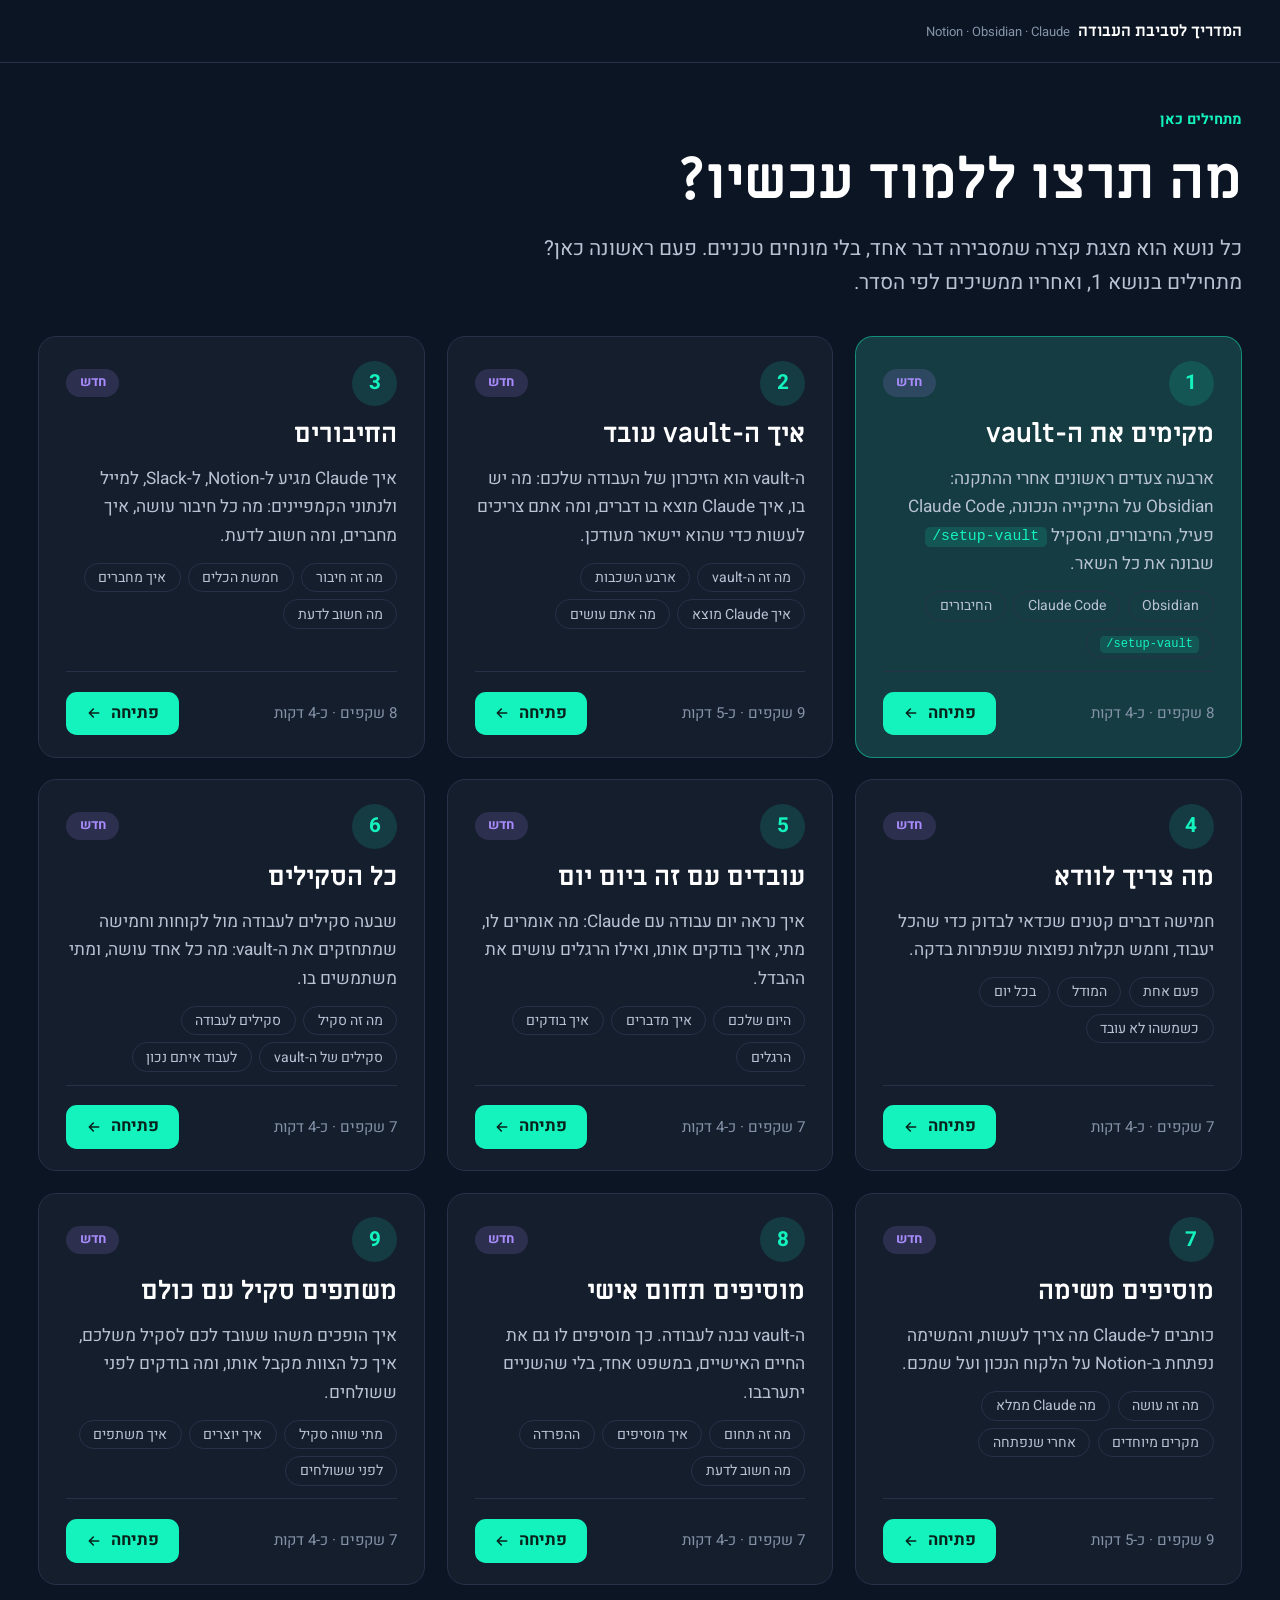
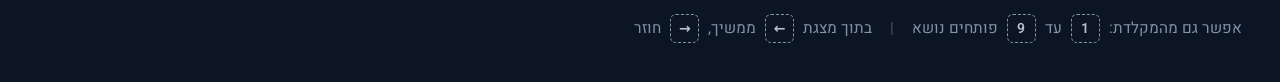
==== starter/.claude/skills/introduction/index.html @ 3569c983 "Add the guide (nine Hebrew decks), the /introduction skill and a ready vault folder The installer no" ====
<!doctype html>
<html lang="he" dir="rtl" class="menu">
<head>
<meta charset="utf-8">
<meta name="viewport" content="width=device-width, initial-scale=1">
<meta name="robots" content="noindex, nofollow">
<title>המדריך לסביבת העבודה</title>
<link rel="preconnect" href="https://fonts.googleapis.com">
<link rel="preconnect" href="https://fonts.gstatic.com" crossorigin>
<link href="https://fonts.googleapis.com/css2?family=Heebo:wght@400;500;700&family=Miriam+Libre:wght@700&display=swap" rel="stylesheet">
<link rel="stylesheet" href="ppg-design-system.css">
<link rel="stylesheet" href="intro.css">
</head>
<body>

<header class="topbar menu-top">
  <div class="title">המדריך לסביבת העבודה<small><bdi dir="ltr">Claude</bdi> · <bdi dir="ltr">Obsidian</bdi> · <bdi dir="ltr">Notion</bdi></small></div>
</header>

<main class="menu-main">
  <div class="kicker">מתחילים כאן</div>
  <h1>מה תרצו ללמוד עכשיו?</h1>
  <p class="lead">כל נושא הוא מצגת קצרה שמסבירה דבר אחד, בלי מונחים טכניים. פעם ראשונה כאן? מתחילים בנושא <bdi dir="ltr">1</bdi>, ואחריו ממשיכים לפי הסדר.</p>

  <div class="tiles">

    <a class="tile first" href="setup.html" data-slides="8">
      <span class="tile-head"><span class="num"><bdi dir="ltr">1</bdi></span><span class="state">חדש</span></span>
      <span class="t">מקימים את ה-<bdi dir="ltr">vault</bdi></span>
      <span class="d">ארבעה צעדים ראשונים אחרי ההתקנה: <bdi dir="ltr">Obsidian</bdi> על התיקייה הנכונה, <bdi dir="ltr">Claude Code</bdi> פעיל, החיבורים, והסקיל <bdi dir="ltr" class="cmd">/setup-vault</bdi> שבונה את כל השאר.</span>
      <span class="inside"><span><bdi dir="ltr">Obsidian</bdi></span><span><bdi dir="ltr">Claude Code</bdi></span><span>החיבורים</span><span><bdi dir="ltr" class="cmd">/setup-vault</bdi></span></span>
      <span class="tile-foot">
        <span class="meta"><bdi dir="ltr">8</bdi> שקפים · כ-<bdi dir="ltr">4</bdi> דקות</span>
        <span class="go">פתיחה<svg viewBox="0 0 24 24" aria-hidden="true"><path d="M19 12H5M11 6l-6 6 6 6" fill="none" stroke="currentColor" stroke-width="2.4" stroke-linecap="round" stroke-linejoin="round"/></svg></span>
      </span>
    </a>

    <a class="tile" href="vault.html" data-slides="9">
      <span class="tile-head"><span class="num"><bdi dir="ltr">2</bdi></span><span class="state">חדש</span></span>
      <span class="t">איך ה-<bdi dir="ltr">vault</bdi> עובד</span>
      <span class="d">ה-<bdi dir="ltr">vault</bdi> הוא הזיכרון של העבודה שלכם: מה יש בו, איך <bdi dir="ltr">Claude</bdi> מוצא בו דברים, ומה אתם צריכים לעשות כדי שהוא יישאר מעודכן.</span>
      <span class="inside"><span>מה זה ה-<bdi dir="ltr">vault</bdi></span><span>ארבע השכבות</span><span>איך <bdi dir="ltr">Claude</bdi> מוצא</span><span>מה אתם עושים</span></span>
      <span class="tile-foot">
        <span class="meta"><bdi dir="ltr">9</bdi> שקפים · כ-<bdi dir="ltr">5</bdi> דקות</span>
        <span class="go">פתיחה<svg viewBox="0 0 24 24" aria-hidden="true"><path d="M19 12H5M11 6l-6 6 6 6" fill="none" stroke="currentColor" stroke-width="2.4" stroke-linecap="round" stroke-linejoin="round"/></svg></span>
      </span>
    </a>

    <a class="tile" href="connections.html" data-slides="8">
      <span class="tile-head"><span class="num"><bdi dir="ltr">3</bdi></span><span class="state">חדש</span></span>
      <span class="t">החיבורים</span>
      <span class="d">איך <bdi dir="ltr">Claude</bdi> מגיע ל-<bdi dir="ltr">Notion</bdi>, ל-<bdi dir="ltr">Slack</bdi>, למייל ולנתוני הקמפיינים: מה כל חיבור עושה, איך מחברים, ומה חשוב לדעת.</span>
      <span class="inside"><span>מה זה חיבור</span><span>חמשת הכלים</span><span>איך מחברים</span><span>מה חשוב לדעת</span></span>
      <span class="tile-foot">
        <span class="meta"><bdi dir="ltr">8</bdi> שקפים · כ-<bdi dir="ltr">4</bdi> דקות</span>
        <span class="go">פתיחה<svg viewBox="0 0 24 24" aria-hidden="true"><path d="M19 12H5M11 6l-6 6 6 6" fill="none" stroke="currentColor" stroke-width="2.4" stroke-linecap="round" stroke-linejoin="round"/></svg></span>
      </span>
    </a>

    <a class="tile" href="checklist.html" data-slides="7">
      <span class="tile-head"><span class="num"><bdi dir="ltr">4</bdi></span><span class="state">חדש</span></span>
      <span class="t">מה צריך לוודא</span>
      <span class="d">חמישה דברים קטנים שכדאי לבדוק כדי שהכל יעבוד, וחמש תקלות נפוצות שנפתרות בדקה.</span>
      <span class="inside"><span>פעם אחת</span><span>המודל</span><span>בכל יום</span><span>כשמשהו לא עובד</span></span>
      <span class="tile-foot">
        <span class="meta"><bdi dir="ltr">7</bdi> שקפים · כ-<bdi dir="ltr">4</bdi> דקות</span>
        <span class="go">פתיחה<svg viewBox="0 0 24 24" aria-hidden="true"><path d="M19 12H5M11 6l-6 6 6 6" fill="none" stroke="currentColor" stroke-width="2.4" stroke-linecap="round" stroke-linejoin="round"/></svg></span>
      </span>
    </a>

    <a class="tile" href="daily.html" data-slides="7">
      <span class="tile-head"><span class="num"><bdi dir="ltr">5</bdi></span><span class="state">חדש</span></span>
      <span class="t">עובדים עם זה ביום יום</span>
      <span class="d">איך נראה יום עבודה עם <bdi dir="ltr">Claude</bdi>: מה אומרים לו, מתי, איך בודקים אותו, ואילו הרגלים עושים את ההבדל.</span>
      <span class="inside"><span>היום שלכם</span><span>איך מדברים</span><span>איך בודקים</span><span>הרגלים</span></span>
      <span class="tile-foot">
        <span class="meta"><bdi dir="ltr">7</bdi> שקפים · כ-<bdi dir="ltr">4</bdi> דקות</span>
        <span class="go">פתיחה<svg viewBox="0 0 24 24" aria-hidden="true"><path d="M19 12H5M11 6l-6 6 6 6" fill="none" stroke="currentColor" stroke-width="2.4" stroke-linecap="round" stroke-linejoin="round"/></svg></span>
      </span>
    </a>

    <a class="tile" href="skills.html" data-slides="7">
      <span class="tile-head"><span class="num"><bdi dir="ltr">6</bdi></span><span class="state">חדש</span></span>
      <span class="t">כל הסקילים</span>
      <span class="d">שבעה סקילים לעבודה מול לקוחות וחמישה שמתחזקים את ה-<bdi dir="ltr">vault</bdi>: מה כל אחד עושה, ומתי משתמשים בו.</span>
      <span class="inside"><span>מה זה סקיל</span><span>סקילים לעבודה</span><span>סקילים של ה-<bdi dir="ltr">vault</bdi></span><span>לעבוד איתם נכון</span></span>
      <span class="tile-foot">
        <span class="meta"><bdi dir="ltr">7</bdi> שקפים · כ-<bdi dir="ltr">4</bdi> דקות</span>
        <span class="go">פתיחה<svg viewBox="0 0 24 24" aria-hidden="true"><path d="M19 12H5M11 6l-6 6 6 6" fill="none" stroke="currentColor" stroke-width="2.4" stroke-linecap="round" stroke-linejoin="round"/></svg></span>
      </span>
    </a>

    <a class="tile" href="add-task.html" data-slides="9">
      <span class="tile-head"><span class="num"><bdi dir="ltr">7</bdi></span><span class="state">חדש</span></span>
      <span class="t">מוסיפים משימה</span>
      <span class="d">כותבים ל-<bdi dir="ltr">Claude</bdi> מה צריך לעשות, והמשימה נפתחת ב-<bdi dir="ltr">Notion</bdi> על הלקוח הנכון ועל שמכם.</span>
      <span class="inside"><span>מה זה עושה</span><span>מה <bdi dir="ltr">Claude</bdi> ממלא</span><span>מקרים מיוחדים</span><span>אחרי שנפתחה</span></span>
      <span class="tile-foot">
        <span class="meta"><bdi dir="ltr">9</bdi> שקפים · כ-<bdi dir="ltr">5</bdi> דקות</span>
        <span class="go">פתיחה<svg viewBox="0 0 24 24" aria-hidden="true"><path d="M19 12H5M11 6l-6 6 6 6" fill="none" stroke="currentColor" stroke-width="2.4" stroke-linecap="round" stroke-linejoin="round"/></svg></span>
      </span>
    </a>

    <a class="tile" href="personal.html" data-slides="7">
      <span class="tile-head"><span class="num"><bdi dir="ltr">8</bdi></span><span class="state">חדש</span></span>
      <span class="t">מוסיפים תחום אישי</span>
      <span class="d">ה-<bdi dir="ltr">vault</bdi> נבנה לעבודה. כך מוסיפים לו גם את החיים האישיים, במשפט אחד, בלי שהשניים יתערבבו.</span>
      <span class="inside"><span>מה זה תחום</span><span>איך מוסיפים</span><span>ההפרדה</span><span>מה חשוב לדעת</span></span>
      <span class="tile-foot">
        <span class="meta"><bdi dir="ltr">7</bdi> שקפים · כ-<bdi dir="ltr">4</bdi> דקות</span>
        <span class="go">פתיחה<svg viewBox="0 0 24 24" aria-hidden="true"><path d="M19 12H5M11 6l-6 6 6 6" fill="none" stroke="currentColor" stroke-width="2.4" stroke-linecap="round" stroke-linejoin="round"/></svg></span>
      </span>
    </a>

    <a class="tile" href="share-skill.html" data-slides="7">
      <span class="tile-head"><span class="num"><bdi dir="ltr">9</bdi></span><span class="state">חדש</span></span>
      <span class="t">משתפים סקיל עם כולם</span>
      <span class="d">איך הופכים משהו שעובד לכם לסקיל משלכם, איך כל הצוות מקבל אותו, ומה בודקים לפני ששולחים.</span>
      <span class="inside"><span>מתי שווה סקיל</span><span>איך יוצרים</span><span>איך משתפים</span><span>לפני ששולחים</span></span>
      <span class="tile-foot">
        <span class="meta"><bdi dir="ltr">7</bdi> שקפים · כ-<bdi dir="ltr">4</bdi> דקות</span>
        <span class="go">פתיחה<svg viewBox="0 0 24 24" aria-hidden="true"><path d="M19 12H5M11 6l-6 6 6 6" fill="none" stroke="currentColor" stroke-width="2.4" stroke-linecap="round" stroke-linejoin="round"/></svg></span>
      </span>
    </a>

  </div>

  <p class="menu-hint">
    <span>אפשר גם מהמקלדת:</span>
    <kbd>1</kbd><span>עד</span><kbd>9</kbd><span>פותחים נושא</span>
    <span class="sep">|</span>
    <span>בתוך מצגת</span><kbd>←</kbd><span>ממשיך,</span><kbd>→</kbd><span>חוזר</span>
  </p>
</main>

<script>
/* The menu shows how far the reader got in each deck. The deck engine keeps that
   number in localStorage under the deck's own path, so the menu only reads it. */
(function () {
  const tiles = [...document.querySelectorAll('.tile')];
  function paint() {
    tiles.forEach(t => {
      const path = new URL(t.getAttribute('href'), location.href).pathname;
      const total = +t.dataset.slides, st = t.querySelector('.state');
      let max = 0;
      try { max = +(localStorage.getItem('deck-max:' + path) || 0); } catch (e) {}
      st.classList.toggle('done', max >= total - 1);
      if (max >= total - 1) st.textContent = 'סיימתם';
      else if (max > 0) st.innerHTML = 'הגעתם לשקף <bdi dir="ltr">' + (max + 1) + '</bdi> מתוך <bdi dir="ltr">' + total + '</bdi>';
      else st.textContent = 'חדש';
    });
  }
  paint();
  addEventListener('pageshow', paint);
  addEventListener('keydown', e => {
    if (e.ctrlKey || e.metaKey || e.altKey) return;
    const t = tiles[+e.key - 1];
    if (t) location.href = t.href;
  });
})();
</script>
</body>
</html>
---- starter/.claude/skills/introduction/ppg-design-system.css ----
/* Lesson decks: shared styles.
   The header, footer and background follow the window like any page. Only the
   slide content lives on a fixed canvas (1600x760 landscape, 440x840 portrait)
   that lib/deck.js scales as a whole to the stage between the bars, so every
   element keeps its proportions; a stage of another shape gets empty bands. */
:root {
  --bg: #0C1524;
  --surface: #151E2D;
  --surface-2: #1E293B;
  --line: #253248;
  --ink: #ffffff;
  --ink-2: #b8c2d3;
  --ink-3: #8593a8;
  --mint: #14F2BD;
  --mint-dim: rgba(20, 242, 189, .14);
  --violet: #a78bfa;
  --violet-dim: rgba(167, 139, 250, .16);
  --red: #d97070;
  --red-dim: rgba(217, 112, 112, .16);
  --amber: #f2c94c;
  --font-head: "Miriam Libre", "Heebo", system-ui, sans-serif;
  --font-body: "Heebo", system-ui, sans-serif;
  --radius: .8rem;
  --ease: cubic-bezier(.2, .7, .2, 1);
  --dur: 650ms;
  --canvas-w: 1600px;
  --canvas-h: 760px;
  --gap: 4rem;
  --pad-x: 4.5rem;
  --frame-x: clamp(16px, 3vw, 56px); /* the bars' side margin follows the window */
  --bar-h: clamp(52px, 7vh, 64px); /* header and footer share one height */
  font-size: 18px;
}
@media (prefers-reduced-motion: reduce) { :root { --dur: 0ms; } }

* { box-sizing: border-box; margin: 0; padding: 0; }
html, body { height: 100%; background: var(--bg); color: var(--ink); overflow: hidden; }
body { font-family: var(--font-body); font-size: 1rem; line-height: 1.65; -webkit-font-smoothing: antialiased; }
bdi, .n { unicode-bidi: isolate; direction: ltr; font-variant-numeric: tabular-nums; }
bdi { white-space: nowrap; } /* a Latin name or a number never splits across lines (1-5, 3-1, 2-4) */
.vchart-labels bdi { white-space: normal; }
[hidden] { display: none !important; } /* a component's display rule never overrides hidden (9-5, 27/09) */
button { font: inherit; color: inherit; }
:focus-visible { outline: 3px solid var(--mint); outline-offset: 3px; border-radius: 6px; }

/* ── frame ─────────────────────────────────────────── */
.deck { display: grid; grid-template-rows: auto 1fr auto; grid-template-columns: minmax(0, 1fr); height: 100dvh; }
.canvas { position: absolute; left: 50%; top: 50%; width: var(--canvas-w); height: var(--canvas-h);
  transform: translate(-50%, -50%) scale(var(--scale, 1)); transform-origin: center; }
.topbar { display: flex; align-items: center; gap: 16px; height: var(--bar-h); padding: 0 var(--frame-x); border-bottom: 1px solid var(--line); background: var(--bg); }
.topbar .title { font-family: var(--font-head); font-weight: 700; font-size: 16px; white-space: nowrap; min-width: 0; overflow: hidden; text-overflow: ellipsis; }
/* the part buttons keep one row; a long lesson title gives way instead (9-5, 1-6 on a sideways phone, 27/09) */
.topbar .title small { font-family: var(--font-body); font-weight: 400; color: var(--ink-3); font-size: 13px; margin-inline-start: 8px; }
.parts { display: flex; gap: .4rem; margin-inline-start: auto; flex-wrap: nowrap; flex-shrink: 0; justify-content: flex-end; }
.parts button { white-space: nowrap; }
.parts button { background: transparent; border: 1px solid var(--line); border-radius: 999px; padding: 4px 12px; font-size: 13px; color: var(--ink-2); cursor: pointer; }
.parts button[aria-current="true"] { border-color: var(--mint); color: var(--mint); background: var(--mint-dim); }
.progress { height: 3px; background: var(--line); position: relative; }
.progress i { position: absolute; inset-block: 0; inset-inline-start: 0; background: var(--mint); transition: width var(--dur) var(--ease); }

.stage { position: relative; overflow: hidden; }
.slide { position: absolute; inset: 0; overflow: hidden; padding: 2.6rem var(--pad-x); display: none; flex-direction: column; }
.slide.active { display: flex; animation: slideIn var(--dur) var(--ease); }
@keyframes slideIn { from { opacity: 0; transform: translateX(-24px); } to { opacity: 1; transform: none; } }
.slide.active.back { animation-name: slideBack; }
@keyframes slideBack { from { opacity: 0; transform: translateX(24px); } to { opacity: 1; transform: none; } }
/* centred in the free height. A slide never scrolls; the check fails one that overflows the canvas */
.slide-inner { width: 100%; max-width: 1800px; margin: auto; }

.navbar { display: grid; grid-template-columns: 1fr auto 1fr; align-items: center; gap: 12px; height: var(--bar-h); padding: 0 var(--frame-x); border-top: 1px solid var(--line); }
.navbar #prev { justify-self: start; }
.navbar #next { justify-self: end; }
.navbar .count { color: var(--ink-3); font-size: 13px; text-align: center; }
.btn { border: 1px solid var(--line); background: var(--surface); border-radius: .6rem; padding: .5rem 1.2rem; cursor: pointer; font-weight: 500; font-size: .9rem; }
.btn:hover { border-color: var(--ink-3); }
.btn.primary { background: var(--mint); color: #06221b; border-color: var(--mint); font-weight: 700; }
.btn.primary:hover { filter: brightness(1.08); }
.btn[disabled] { opacity: .35; cursor: default; }
.btn.ghost { background: transparent; }
/* nav buttons: the arrow key that does the same thing, drawn as a dashed key cap on the outer edge */
.navbar .btn { font-size: 15px; border-radius: 10px; }
.navbtn { display: inline-flex; align-items: center; justify-content: center; gap: 10px; min-width: 170px; height: 42px; padding: 0 14px; }
.navbtn .key { display: inline-grid; place-items: center; width: 26px; height: 26px; border: 1.5px dashed currentColor; border-radius: 6px; flex: none; }
.navbtn .key svg { width: 16px; height: 16px; }
@media (hover: none), (pointer: coarse) { .navbtn .key { display: none; } .navbtn { min-width: 0; } }

/* ── typography ─────────────────────────────────────── */
.kicker { color: var(--mint); font-weight: 700; font-size: .8rem; margin-bottom: .6rem; }
span.q { font-family: var(--font-body); } /* the heading font draws " curly (7-2) */
h1, h2 { font-family: var(--font-head); font-weight: 700; line-height: 1.3; }
h1 { font-size: 3rem; }
h2 { font-size: 1.9rem; margin-bottom: 1.1rem; }
h3 { font-size: 1.1rem; font-weight: 700; margin-bottom: .35rem; }
p.lead { font-size: 1.15rem; color: var(--ink-2); } /* no fixed measure: a lead takes the width it is given (rule 10f; 1-8, 2-1, 3-4, 3-5) */
.muted { color: var(--ink-3); }
.hl { color: var(--mint); font-weight: 700; }
.hl-v { color: var(--violet); font-weight: 700; }
.hl-r { color: var(--red); font-weight: 700; }
.hl-a { color: var(--amber); font-weight: 700; } /* a third highlight (3-1) */

/* ── layout helpers ─────────────────────────────────── */
.cols { display: grid; grid-template-columns: minmax(0, 5fr) minmax(0, 6fr); gap: var(--gap); align-items: start; margin-top: 2.2rem; }
.cols.even { grid-template-columns: 1fr 1fr; }
/* a label beside each bar, not above it */
.barrows { display: grid; grid-template-columns: max-content 1fr; gap: .8rem 1.2rem; align-items: center; }
.barrows .bar-label { margin: 0; }
/* a table whose rows are the control: pick a row, the rest of the slide follows it */
table.pick tbody tr { cursor: pointer; }
table.pick tbody tr:hover td { background: rgba(255,255,255,.03); }
table.pick .radio { display: inline-block; width: .9rem; height: .9rem; border-radius: 50%; border: 2px solid var(--ink-3); margin-inline-end: .7rem; vertical-align: -1px; transition: border-color .2s, background .2s; }
table.pick tr.sel .radio { border-color: var(--mint); background: radial-gradient(circle, var(--mint) 45%, transparent 50%); }
/* text above, the full-width visual under it (for wide horizontal bars) */
.grid2 { display: grid; grid-template-columns: 1fr 1fr; grid-auto-rows: 1fr; gap: 1.4rem var(--gap); margin-top: 2rem; }
.grid2 > .card { display: flex; flex-direction: column; justify-content: center; }
.grid2 > .card > .stamp, .grid2 > .card > .kicker { align-self: flex-start; } /* a label keeps its own width inside a flex card (1-1) */
.grid2 > .formula-card { align-items: center; text-align: center; }
.card.plain { background: transparent; border-color: transparent; padding-inline: 0; }
/* three cards in a row, equal heights (2-5, 3-5) */
.grid3 { display: grid; grid-template-columns: repeat(3, minmax(0, 1fr)); grid-auto-rows: 1fr; gap: 1.2rem; margin-top: 2rem; }
.grid3 > .card { display: flex; flex-direction: column; justify-content: center; }
.grid3 > .card > .stamp, .grid3 > .card > .kicker { align-self: flex-start; } /* as in .grid2 (5-2) */
html.portrait .grid3 { grid-template-columns: 1fr; grid-auto-rows: auto; gap: .7rem; margin-top: .8rem; }
html.portrait .grid2 { grid-template-columns: 1fr; grid-auto-rows: auto; gap: .8rem; margin-top: .8rem; }
.rows { margin-top: 1.6rem; }
/* the explorer: the table is the control, the big number beside it shows the chosen row's result */
.be-top { display: grid; grid-template-columns: 1fr auto; gap: 2rem; align-items: center; }
.be-top .bignum { text-align: center; min-width: 9rem; }
.rows > .stack + div { margin-top: 2.2rem; }
.stack > * + * { margin-top: 1.25rem; }
.card { background: var(--surface); border: 1px solid var(--line); border-radius: var(--radius); padding: 1.3rem 1.6rem; }
.card.mint { border-color: rgba(20, 242, 189, .45); background: linear-gradient(0deg, var(--mint-dim), var(--mint-dim)), var(--surface); }
.card.red { border-color: rgba(217, 112, 112, .5); }
.rule { border-inline-start: 4px solid var(--mint); padding: .6rem 1rem; background: var(--surface); border-radius: 0 .6rem .6rem 0; font-weight: 500; }
.stamp { display: inline-block; font-size: .72rem; font-weight: 700; border-radius: 999px; padding: .1rem .6rem; background: var(--violet-dim); color: var(--violet); }

/* staged reveal: an element with data-stage="n" shows once the slide reached stage n */
[data-stage] { transition: opacity var(--dur) var(--ease), transform var(--dur) var(--ease); }
[data-stage]:not(.on) { opacity: 0; transform: translateY(8px); pointer-events: none; }
.slide.instant, .slide.instant * { transition: none !important; }
.slide.print-all [data-stage] { opacity: 1; transform: none; }

/* ── tables ─────────────────────────────────────────── */
table.data { width: 100%; border-collapse: collapse; font-size: .95rem; }
table.data th { text-align: start; color: var(--ink-3); font-weight: 500; font-size: .78rem; padding: .45rem .7rem; border-bottom: 1px solid var(--line); }
table.data td { padding: .55rem .7rem; border-bottom: 1px solid var(--line); }
table.data td.num, table.data th.num { text-align: center; }
table.data tr.sel td { background: var(--mint-dim); }
table.data tr.sel td:first-child { box-shadow: inset -3px 0 0 var(--mint); }

/* ── stacked money bar (RTL: first segment on the right) ── */
.mbar { display: flex; height: 3.6rem; border-radius: .6rem; overflow: hidden; background: var(--surface-2); }
.mbar > span { display: block; text-align: center; align-content: center; font-weight: 700; font-size: .85rem; white-space: nowrap; overflow: hidden; transition: flex-basis var(--dur) var(--ease), opacity var(--dur) var(--ease); flex-basis: 0; opacity: 0; }
.mbar > span.on { opacity: 1; }
.seg-rev { background: #2b3b57; }
.seg-cost { background: #3a3350; color: var(--violet); }
.seg-ads { background: #4a2f35; color: #f0a3a3; }
.seg-keep { background: var(--mint); color: #06221b; }
.bar-label { font-size: .78rem; color: var(--ink-3); margin-bottom: .35rem; }
.legend { display: flex; flex-wrap: wrap; gap: .4rem 1rem; margin-top: .6rem; font-size: .83rem; color: var(--ink-2); }
.legend i { display: inline-block; width: .7rem; height: .7rem; border-radius: 3px; margin-inline-end: .35rem; vertical-align: -1px; }

/* ── vertical bar chart ─────────────────────────────── */
.vchart { display: flex; align-items: flex-end; gap: 1rem; height: 17rem; margin-top: 1.6rem; /* room for the value over a full-height bar: a bar is never shrunk below its number (zz-seed F) */ padding: 0 .5rem; border-bottom: 1px solid var(--line); position: relative; }
.vchart .col { flex: 1; display: flex; flex-direction: column; align-items: center; justify-content: flex-end; height: 100%; min-width: 0; }
.vchart .bar { width: 100%; max-width: 7rem; border-radius: .45rem .45rem 0 0; height: 0; transition: height var(--dur) var(--ease), background var(--dur); position: relative; }
.vchart .col > .bar, .vchart .val { flex-shrink: 0; } /* a bar keeps the height its value sets; bars side by side (.pair) still share the width (5-1) */
.vchart .val { font-weight: 700; font-size: .95rem; margin-bottom: .35rem; opacity: 0; transition: opacity var(--dur); white-space: nowrap; }
.vchart .col.on .val { opacity: 1; }
.vchart-labels { display: flex; gap: 1rem; padding: 0 .5rem; }
.vchart-labels > div { flex: 1; min-width: 0; text-align: center; font-size: .78rem; color: var(--ink-2); line-height: 1.35; padding-top: .45rem; }
.refline { position: absolute; inset-inline: 0; border-top: 2px dashed var(--amber); transition: bottom var(--dur) var(--ease), opacity var(--dur); opacity: 0; }
.refline.on { opacity: 1; }
.refline span { position: absolute; inset-inline-start: 0; top: -1.5rem; font-size: .72rem; color: var(--amber); font-weight: 700; background: var(--bg); padding: 0 .35rem; }

/* ── predict / choice ───────────────────────────────── */
.predict { background: var(--surface); border: 1px dashed var(--violet); border-radius: var(--radius); padding: 1.3rem 1.6rem; }
.predict .q { font-weight: 700; font-size: 1.05rem; margin-bottom: .7rem; }
.choices { display: flex; flex-wrap: wrap; gap: .6rem; }
.choices button { min-width: 5rem; border: 1px solid var(--line); background: var(--surface-2); border-radius: .6rem; padding: .5rem 1.1rem; cursor: pointer; font-weight: 700; font-size: 1rem; }
.choices button:hover:not([disabled]) { border-color: var(--violet); }
.choices button.right { border-color: var(--mint); background: var(--mint-dim); color: var(--mint); }
.choices button.wrong { border-color: var(--red); background: var(--red-dim); color: var(--red); }
.choices button[disabled] { cursor: default; }
/* the answer shows only after a choice. Its space is counted when the slide is
   fitted to the screen (class .measuring), so answering never needs a scrollbar */
.feedback { margin-top: .8rem; display: none; }
.feedback > .fb-right, .feedback > .fb-wrong { grid-row: 1; grid-column: 1; }
.predict.done .feedback, .slide.measuring .feedback { display: grid; }
.slide.measuring .predict:not(.done) .feedback { visibility: hidden; }
.slide.measuring .feedback > [hidden] { display: block !important; visibility: hidden; } /* beats the global [hidden] rule: the answer's space is counted while fitting */
.predict.done .feedback { animation: fadeUp var(--dur) var(--ease); }
@keyframes fadeUp { from { opacity: 0; transform: translateY(6px); } to { opacity: 1; transform: none; } }
.predict.nudge { animation: nudge .6s var(--ease); border-style: solid; }
@keyframes nudge { 0%, 100% { transform: none; } 20% { transform: translateX(-8px); } 40% { transform: translateX(8px); } 60% { transform: translateX(-5px); } 80% { transform: translateX(5px); } }
.btn.primary.waiting { background: transparent; color: var(--violet); border-color: var(--violet); }
.parts button[disabled] { opacity: .4; cursor: default; }
.locked { transition: opacity var(--dur), filter var(--dur); }
.locked.is-locked { opacity: .18; filter: blur(9px); pointer-events: none; user-select: none; }
.locked.is-locked :is(.vchart, .mbar) { visibility: hidden; } /* a blurred chart still shows which bar is tallest: it waits for the answer (2-2, 2-5) */

/* ── segmented control ──────────────────────────────── */
.seg { display: inline-flex; border: 1px solid var(--line); border-radius: .7rem; overflow: hidden; background: var(--surface-2); }
.seg button { border: 0; background: transparent; padding: .5rem .9rem; cursor: pointer; font-weight: 700; font-size: .95rem; border-inline-start: 1px solid var(--line); }
.seg button:first-child { border-inline-start: 0; }
.seg button[aria-pressed="true"] { background: var(--mint); color: #06221b; }

/* ── big number ─────────────────────────────────────── */
.big { font-family: var(--font-head); font-size: 4rem; line-height: 1.2; margin-top: .2rem; color: var(--mint); font-weight: 700; }
.formula { font-size: 1.2rem; font-weight: 500; }
.frac { display: inline-flex; flex-direction: column; align-items: center; vertical-align: middle; margin: 0 .35rem; line-height: 1.2; }
.frac > span:first-child { border-bottom: 2px solid var(--ink-2); padding: 0 .35rem .25rem; }
.frac > span:last-child { padding: .25rem .35rem 0; }
.frac .den { border-radius: .35rem; transition: background var(--dur), color var(--dur); }
.frac .den.flash { background: var(--violet-dim); color: var(--violet); }

/* ── journey ────────────────────────────────────────── */
.journey { display: grid; grid-auto-flow: column; grid-auto-columns: minmax(0, 1fr); gap: 1rem; position: relative; margin-top: 1.4rem; } /* as many stations as it has (3-4) */
.journey .node { background: var(--surface); border: 1px solid var(--line); border-radius: .7rem; padding: 1rem; text-align: center; position: relative; min-height: 8.5rem; }
.journey .node .ico { font-size: 1.7rem; }
.journey .node .t { font-weight: 700; margin-top: .25rem; }
.journey .node .s { font-size: .78rem; color: var(--ink-3); }
.journey .claim { display: inline-block; margin-top: .45rem; font-size: .72rem; font-weight: 700; padding: .1rem .6rem; border-radius: 999px; background: var(--red-dim); color: var(--red); }
.journey .node.lit { border-color: var(--mint); box-shadow: 0 0 0 3px var(--mint-dim); }
.counter { display: grid; grid-template-columns: 1fr 1fr; gap: 1rem; margin-top: 1rem; }
.counter .card { text-align: center; }
.counter .card .big { font-size: 3rem; }

/* ── sliders ────────────────────────────────────────── */
.ctrl { margin-bottom: 1rem; }
/* two sliders side by side on a wide canvas (3-2) */
.ctrls { display: grid; grid-auto-flow: column; grid-auto-columns: minmax(0, 1fr); gap: 0 1.4rem; }
html.portrait .ctrls { grid-auto-flow: row; }
.ctrl label { display: flex; justify-content: space-between; font-weight: 500; margin-bottom: .35rem; gap: .7rem; }
.ctrl output { font-weight: 700; color: var(--mint); }
input[type=range] { width: 100%; accent-color: var(--mint); height: 1.6rem; direction: rtl; }
.readouts { display: grid; grid-auto-flow: column; grid-auto-columns: minmax(0, 1fr); gap: .7rem; }
.readouts .card { padding: .8rem .9rem; }
.readouts .k { font-size: .78rem; color: var(--ink-3); }
.readouts .v { font-size: 1.55rem; font-weight: 700; }
.verdict { margin-top: .8rem; padding: .7rem .9rem; border-radius: .6rem; font-weight: 700; background: var(--surface-2); transition: background var(--dur), color var(--dur); }
.verdict.good { background: var(--mint-dim); color: var(--mint); }
.verdict.bad { background: var(--red-dim); color: var(--red); }

/* ── figure (screenshot / illustration) with zoom ───── */
.shot { position: relative; cursor: zoom-in; border-radius: .7rem; overflow: hidden; border: 1px solid var(--line); display: block; width: 100%; background: none; padding: 0; text-align: start; }
.shot .zoomicon { position: absolute; top: .5rem; inset-inline-start: .5rem; width: 1.6rem; height: 1.6rem; border-radius: .5rem; background: rgba(12,21,36,.85); color: #fff; display: grid; place-items: center; transition: transform .2s, background .2s; }
.shot .zoomicon svg { width: .85rem; height: .85rem; }
.shot:hover .zoomicon { transform: scale(1.08); background: var(--mint); color: #06221b; }
dialog.zoom { position: fixed; inset: 0; width: 100%; height: 100%; max-width: none; max-height: none; margin: 0; border: 0; padding: 64px 12px 16px; background: transparent; color: var(--ink); }
dialog.zoom[open] { display: flex; flex-direction: column; align-items: center; justify-content: center; }
dialog.zoom::backdrop { background: rgba(4, 8, 16, .9); }
dialog.zoom .zwrap { width: 100%; max-width: 1400px; min-width: 0; }
dialog.zoom .zbody { overflow: auto; max-width: 100%; max-height: calc(100vh - 160px); border-radius: 10px; }
dialog.zoom .zbody > div { min-width: 680px; }
dialog.zoom .zbody:has(.ga) { direction: ltr; } /* an LTR report opens at its left edge on a phone (1-5) */
dialog.zoom .zclose { position: fixed; top: 16px; inset-inline-start: 16px; }
/* a phone held sideways: the zoom window takes the height it has (3-1) */
@media (max-height: 500px) { dialog.zoom { padding: 52px 8px 8px; } dialog.zoom .zbody { max-height: calc(100vh - 64px); } dialog.zoom .zclose { top: 8px; } }

/* the GA4 report drawn in HTML, in the product's own look (LTR, light) */
.ga { background: #ffffff; color: #202124; font-family: Roboto, Arial, sans-serif; direction: ltr; padding: .8rem .9rem; font-size: .72rem; }
.ga .h { font-size: 1rem; margin-bottom: .1rem; }
.ga .sub { color: #5f6368; font-size: .66rem; margin-bottom: .55rem; }
.ga table { width: 100%; border-collapse: collapse; }
.ga th { text-align: left; font-weight: 500; color: #5f6368; border-bottom: 1px solid #dadce0; padding: .35rem .25rem; }
.ga td { padding: .4rem .25rem; border-bottom: 1px solid #f1f3f4; }
.ga td.r, .ga th.r { text-align: right; }
.ga .mask { display: inline-block; width: 3.6rem; height: .55rem; border-radius: 3px; background: #dadce0; vertical-align: middle; }
.ga tr.mark td { background: #e6f4ea; }
/* a numbered frame on a drawn screen looks like the one on a real screenshot (rule 18 style, 03/10) */
.annot { position: absolute; border: 3px solid var(--mark, #9333ea); border-radius: 7px; pointer-events: none; }
.annot b { position: absolute; top: -10px; right: -10px; width: 20px; height: 20px; border-radius: 50%; background: var(--mark, #9333ea); color: #fff;
  font: 700 11px/1 var(--font-body); display: grid; place-items: center; box-shadow: 0 0 0 2px #fff, 0 2px 5px rgba(0,0,0,.3); }

/* agenda cards and readouts take as many columns as they have items (1-3, 27/09) */
/* the summary table: a part name stays on one line on a wide canvas (1-1, 9-5, 2-2) */
html:not(.portrait) .slide-inner.cover table.data td:first-child { white-space: nowrap; }
/* ── cover ──────────────────────────────────────────── */
.agenda-title { margin-top: 2.4rem; font-weight: 700; color: var(--ink-2); }
.agenda { list-style: none; counter-reset: ag; display: grid; grid-auto-flow: column; grid-auto-columns: minmax(0, 1fr); gap: 1.2rem; margin-top: .9rem; }
.agenda li { counter-increment: ag; }
.agenda li, .agenda-fly { list-style: none; background: var(--surface); border: 1px solid var(--line); border-radius: .7rem; padding: 1.1rem 1.2rem; font-size: .95rem; color: var(--ink-2); }
.agenda li::before, .agenda-fly::before { content: attr(data-agenda); display: inline-grid; place-items: center; width: 1.7rem; height: 1.7rem; border-radius: 50%; background: var(--mint-dim); color: var(--mint); font-weight: 700; font-size: .85rem; margin-bottom: .6rem; }
.agenda b, .agenda-fly b { display: block; color: var(--ink); font-size: 1.05rem; margin-bottom: .2rem; }
/* the cards fly up into the part buttons when the lesson starts */
.agenda-fly { position: fixed; z-index: 50; margin: 0; pointer-events: none; transform-origin: 0 0; font-size: 18px; transition: transform .75s cubic-bezier(.5, 0, .2, 1), opacity .25s ease .6s; box-shadow: 0 10px 40px rgba(0,0,0,.45); }
.parts button.arrive { animation: arrive .6s var(--ease); }
@keyframes arrive { 0% { box-shadow: 0 0 0 0 var(--mint); } 100% { box-shadow: 0 0 0 10px transparent; } }


/* ── portrait canvas (phones held upright): 440x950, one column ── */
html.portrait { font-size: 14px; --canvas-w: 440px; --canvas-h: 840px; }
html.portrait .cols, html.portrait .cols.even { grid-template-columns: 1fr; gap: 1.2rem; margin-top: 1.2rem; }
html.portrait { --gap: 1.2rem; --pad-x: 16px; --frame-x: 14px; }
html.portrait h1 { font-size: 2.2rem; }
html.portrait h2 { font-size: 1.6rem; }
html.portrait .topbar .title small { display: none; }
html.portrait .parts { display: none; margin-inline-start: 0; justify-content: flex-start; flex-wrap: nowrap; overflow-x: auto; flex: 1 1 100%; min-width: 0; scrollbar-width: none; }
html.portrait .parts button { white-space: nowrap; font-size: 13px; padding: 3px 10px; }
html.portrait .slide { padding: 16px; }
html.portrait p.lead { font-size: 1.05rem; }
html.portrait .navbtn { min-width: 0; }
html.portrait .navbtn .key { display: none; }
html.portrait .agenda { grid-auto-flow: row; grid-template-columns: 1fr; }
html.portrait .journey { grid-auto-flow: row; grid-template-columns: 1fr 1fr; }
html.portrait .readouts { gap: .4rem; }
html.portrait .readouts .card { padding: .5rem .55rem; }
html.portrait .readouts .v { font-size: 1.15rem; }
html.portrait .vchart { height: 230px; gap: 8px; }
html.portrait .vchart .val { font-size: 14px; }
html.portrait .vchart-labels { gap: 8px; }
html.portrait .vchart-labels > div { font-size: 12px; }
html.portrait .counter { grid-template-columns: 1fr; }
html.portrait .counter .card .big { font-size: 2rem; }
html.portrait .mbar { height: 76px; }
html.portrait .mbar > span { font-size: 13px; white-space: normal; line-height: 1.25; padding: 0 4px; }
html.portrait .mbar > span:not(.on) { padding: 0; } /* an empty segment leaves no strip (1-8, 1-5) */
html.portrait .big { font-size: 3rem; }
html.portrait .barrows { grid-template-columns: 1fr; gap: .3rem; }
html.portrait .barrows .mbar + .bar-label { margin-top: .8rem; }
html.portrait .ctrl { margin-bottom: .5rem; }
html.portrait .stack > * + * { margin-top: .8rem; }
html.portrait .predict { padding: .8rem 1rem; }
html.portrait .be-top { grid-template-columns: 1fr auto; gap: 1rem; }
html.portrait table.data td { padding: .38rem .5rem; }
html.portrait table.data th { padding: .3rem .5rem; }
html.portrait .mbar { height: 56px; }
html.portrait .stack > * + * { margin-top: .6rem; }
html.portrait .cols, html.portrait .cols.even { margin-top: .8rem; }
html.portrait h2 { margin-bottom: .6rem; }
html.portrait .card { padding: .9rem 1rem; }

/* ── print / PDF: every slide, every stage ──────────── */
@media print {
  @page { size: 1600px 900px; margin: 0; }
  html, body { height: auto; overflow: visible; background: var(--bg); -webkit-print-color-adjust: exact; print-color-adjust: exact; }
  dialog { display: none !important; }
  .topbar, .navbar, .progress, .zoomicon { display: none !important; }
  .deck { display: block; position: static; width: auto; height: auto; transform: none; }
  .stage { overflow: visible; }
  .slide { position: relative; display: flex !important; height: 900px; page-break-after: always; overflow: hidden; animation: none !important; }
  [data-stage] { opacity: 1 !important; transform: none !important; }
  .locked.is-locked { opacity: 1; filter: none; }
  .predict .feedback { display: block; animation: none !important; }
  .fb-right, .fb-wrong { display: none; }
}

/* rule 19: a name of a screen, tab, menu, column or button in the real interface sits in
   a rounded frame, so it reads as something to find and press there, not as a term */
bdi.ui { position: relative; display: inline-block; padding: .05em .55em .09em; margin-inline: .18em; border: 1px solid rgba(255, 255, 255, .24);
  border-radius: .3em; line-height: 1.3; white-space: nowrap; vertical-align: baseline; transition: border-color .18s, background-color .18s; }

/* ── real screenshots inside the text slide (rule 18, approved on 3-3, 03/10) ── */
:root { --mark: #9333ea; }
.nw { white-space: nowrap; }
/* a marked word links to its screenshot: hover fills the frame and the number, a click opens that shot */
a.link { color: inherit; text-decoration: none; cursor: pointer; }
a.link:focus-visible { outline: 2px solid var(--mint); outline-offset: 3px; border-radius: .5em; }
/* the small number alone is a target, so its clickable area reaches 10px past its edge */
a.fnlink { position: relative; display: inline-block; vertical-align: .9em; }
a.fnlink .fn { vertical-align: 0; }
a.fnlink::after { content: ""; position: absolute; inset: -10px; border-radius: 50%; }
.fn { display: inline-grid; place-items: center; width: 1.4em; height: 1.4em; box-sizing: border-box; padding-top: .12em; margin-inline-start: .12em; border-radius: 50%;
  font-variant-numeric: tabular-nums; border: 1px solid rgba(255, 255, 255, .26); color: rgba(255, 255, 255, .42); font: 600 .6em/1 var(--font-body); vertical-align: .9em;
  transition: background-color .18s, border-color .18s, color .18s; }
/* on a framed name the number sits on the frame's top-left corner */
bdi.ui > .fn { position: absolute; top: 0; left: 0; transform: translate(-45%, -45%); margin: 0; background: var(--bg); }
a.link:hover bdi.ui, a.link:focus-visible bdi.ui { border-color: var(--mark); background: rgba(147, 51, 234, .22); }
a.link:hover .fn, a.link:focus-visible .fn { background: var(--mark); border-color: var(--mark); color: #fff; }

/* the pile: up to three prints, the front one straight and still (a tiny moving print flickers) */
/* the pile sits in the top-left corner of the slide's content and the text flows beside it, never under it */
.pile { position: relative; z-index: 5; width: 210px; padding: 0; border: 0; background: none; cursor: pointer; color: var(--ink-3); }
.slide-inner > .pile { float: left; margin: 0 0 1rem 2rem; }
/* where a slide already had the place of its screenshot (a drawn stand-in), the pile takes that place at the column's width */
.shot-slot .pile { display: block; width: 100%; margin: 0; }
.shot-slot .pile .deckp { width: 90%; height: auto; aspect-ratio: 1.9; margin: 18px auto 0; }
.shot-slot .pile .sc { padding: 4px; border-radius: 8px; }
.pile .deckp { position: relative; display: block; width: 168px; height: 75px; margin: 14px auto 0; }
.pile .sc { position: absolute; inset: 0; margin: 0; padding: 3px; border-radius: 5px; background: #f4f6fa; overflow: hidden;
  box-shadow: 0 1px 0 rgba(255,255,255,.4) inset, 0 8px 22px rgba(0,0,0,.45); transition: transform .3s var(--ease); direction: ltr; will-change: transform; backface-visibility: hidden; }
.pile .sc img { display: block; width: 100%; height: 100%; object-fit: cover; object-position: left top; border-radius: 3px; }
.pile .sc .fr { display: none; }
.pile .sc:nth-child(1) { z-index: 3; }
.pile .sc:nth-child(2) { z-index: 2; transform: rotate(-5deg) translate(-6px, -3px); filter: brightness(.82); }
.pile .sc:nth-child(3) { z-index: 1; transform: rotate(4deg) translate(7px, -5px); filter: brightness(.7); }
.pile .sc:nth-child(n+4) { display: none; }
.pile:hover .sc:nth-child(2) { transform: rotate(-9deg) translate(-14px, -4px); }
.pile:hover .sc:nth-child(3) { transform: rotate(8deg) translate(15px, -6px); }
.pile .cap { display: block; margin-top: .7rem; font-size: .68rem; letter-spacing: .01em; }
.pile:focus-visible { outline: 2px solid var(--mint); outline-offset: 6px; border-radius: 8px; }
/* a phone held upright has no room beside the text for the pile: the numbers in the text open the same shots */
html.portrait .slide-inner > .pile { display: none; }

/* a real ad or screen cut from a cleaned screenshot, in place of a drawn one (rule 16), with the same numbered frames */
.shot-crop figure { position: relative; margin: 0; direction: ltr; border-radius: .6rem; overflow: hidden; background: #fff; box-shadow: 0 8px 26px rgba(0,0,0,.35); }
.shot-crop img { display: block; width: 100%; height: 100%; }
.shot-crop .fr { border-width: 2px; }
.shot-crop .fr b { top: 2px; right: 2px; }

/* frames on a screenshot: the place the text names, with the same number */
.fr { position: absolute; border: 3px solid var(--mark); border-radius: 7px; }
.fr b { position: absolute; top: -10px; right: -10px; width: 20px; height: 20px; border-radius: 50%; display: grid; place-items: center;
  background: var(--mark); color: #fff; font: 700 11px/1 var(--font-body); box-shadow: 0 0 0 2px #fff, 0 2px 5px rgba(0,0,0,.3); }

/* overlay: the spread, chosen by number, then one shot full screen */
.shots-ov { position: fixed; inset: 0; z-index: 1000; display: none; background: rgba(6, 10, 18, .9); backdrop-filter: blur(3px); }
.shots-ov.open { display: block; }
.shots-ov .x { position: absolute; top: 2.2vh; right: 2vw; z-index: 2; background: none; border: 0; color: var(--ink-2); font-size: 1.5rem; cursor: pointer; }
.shots-ov .back { position: absolute; top: 2.2vh; left: 2vw; z-index: 2; display: none; background: var(--surface-2); color: var(--ink); border: 1px solid var(--line);
  border-radius: 999px; padding: .4rem 1rem; cursor: pointer; font: 500 .85rem var(--font-body); }
.shots-ov.full .back.multi { display: block; }
.spread { position: absolute; inset: 9vh 4vw 6vh; display: flex; flex-wrap: wrap; gap: 3vh 2.5vw; justify-content: center; align-content: center; }
.shots-ov.full .spread { display: none; }
.spread .item { width: min(42vw, 640px); background: none; border: 0; padding: 0; cursor: pointer; color: var(--ink-2); text-align: center;
  opacity: 0; transform: translateY(18px) scale(.94); transition: opacity .35s var(--ease), transform .45s var(--ease); }
.shots-ov.shown .item { opacity: 1; transform: none; }
.spread .item .nums { display: flex; gap: .35rem; justify-content: center; margin-bottom: .6rem; font-size: .8rem; }
.spread .item .nums span { display: inline-grid; place-items: center; width: 1.6rem; height: 1.6rem; border-radius: 50%; border: 1.5px solid #b9a3f5; color: #d6c8fb; font-weight: 600; }
.spread .item figure { position: relative; margin: 0; border-radius: 8px; overflow: visible; box-shadow: 0 14px 40px rgba(0,0,0,.55); direction: ltr; transition: transform .2s var(--ease); }
.spread .item figure img { display: block; width: 100%; border-radius: 8px; }
.spread .item:hover figure { transform: translateY(-4px); }
.spread .item .fr { border-width: 2px; }
.spread .item .fr b { width: 16px; height: 16px; font-size: 9px; top: -8px; right: -8px; }
.fullv { position: absolute; inset: 0; display: none; place-items: center; }
.shots-ov.full .fullv { display: grid; }
.fullv figure { position: relative; margin: 0; width: min(94vw, calc(86vh * var(--ar, 2.2456))); aspect-ratio: var(--ar, 2.2456); direction: ltr; }
.spread .item figure { aspect-ratio: var(--ar, 2.2456); } /* the frames sit right even before the image arrives */
.fullv img { display: block; width: 100%; border-radius: 8px; box-shadow: 0 20px 60px rgba(0,0,0,.6); }
@media print { .pile, .shots-ov { display: none !important; } }

/* nice to know, not needed for the training: a quiet box with a bulb beside the text, no heading, never an instruction */
.dyk { display: flex; align-items: flex-start; gap: .7rem; margin-top: .9rem; padding: .75rem 1rem; border-radius: var(--radius); background: rgba(242, 201, 76, .06); border: 1px solid rgba(242, 201, 76, .22); max-width: 46rem; }
.dyk > svg { flex: none; width: 1.15rem; height: 1.15rem; margin-top: .12rem; color: var(--amber); }
.dyk p { margin: 0; color: var(--ink-2); font-size: .88rem; line-height: 1.55; }
---- starter/.claude/skills/introduction/intro.css ----
/* Workspace guide: additions on top of ppg-design-system.css, which stays untouched.
   Everything here uses the system's own tokens. */

/* three kinds of marked words: a command to type (.cmd), a phrase to say (.say),
   and the system's own bdi.ui for a thing to press */
bdi.cmd { font-family: ui-monospace, "Cascadia Code", "SF Mono", Consolas, monospace; font-size: .86em; font-weight: 500;
  color: var(--mint); background: var(--mint-dim); border-radius: .35em; padding: .1em .5em .14em; white-space: nowrap; }
h1 bdi.cmd, h2 bdi.cmd { font-size: .8em; vertical-align: .06em; }
/* one box even when the phrase runs over two lines */
.say { display: inline-block; background: var(--surface-2); border: 1px solid var(--line); border-radius: .5em; padding: .04em .6em .1em; font-weight: 500; line-height: 1.5; }
.says { display: flex; flex-wrap: wrap; gap: .45rem; }
table.data td .when { display: block; color: var(--ink-3); font-size: .85em; }

/* back to the menu: the first thing in the top bar */
.topbar .home { display: inline-flex; align-items: center; gap: 6px; flex: none; height: 30px; padding: 0 12px; border: 1px solid var(--line);
  border-radius: 999px; color: var(--ink-2); font-size: 13px; text-decoration: none; transition: border-color .18s, color .18s, background-color .18s; }
.topbar .home:hover { border-color: var(--mint); color: var(--mint); background: var(--mint-dim); }
.topbar .home svg { width: 14px; height: 14px; }
html.portrait .topbar .home span { display: none; }

/* a drawn Claude chat: what the reader writes, and what comes back */
.chat { border: 1px solid var(--line); border-radius: var(--radius); background: #0a111d; overflow: hidden; }
.chat-bar { display: flex; align-items: center; gap: .5rem; padding: .5rem 1rem; border-bottom: 1px solid var(--line); font-size: .74rem; color: var(--ink-3); direction: ltr; }
.chat-bar::before { content: ""; width: .5rem; height: .5rem; border-radius: 50%; background: var(--mint); }
.chat-body { display: grid; gap: 1.1rem; padding: 1.2rem 1.3rem 1.4rem; }
.chat .who { display: block; font-size: .72rem; font-weight: 700; color: var(--ink-3); margin-bottom: .35rem; }
.chat .me p { background: var(--surface-2); border: 1px solid var(--line); border-radius: .7rem; padding: .75rem 1rem; font-weight: 500; }
.chat .cl { border-inline-start: 3px solid var(--mint); padding-inline-start: 1rem; }
.chat .cl .who { color: var(--mint); }
.chat .cl p + p { margin-top: .25rem; color: var(--ink-2); }
.fake-link { color: var(--mint); text-decoration: underline; text-underline-offset: 3px; }

/* a task as it lands in the task system */
.task { background: var(--surface); border: 1px solid rgba(20, 242, 189, .45); border-radius: var(--radius); padding: 1.3rem 1.6rem 1.5rem; }
.task .task-t { font-family: var(--font-head); font-weight: 700; font-size: 1.35rem; line-height: 1.35; margin: .7rem 0 1.1rem; }
.task dl { display: grid; grid-template-columns: max-content 1fr; gap: .7rem 1.6rem; align-items: center; }
.task dt { color: var(--ink-3); font-size: .85rem; }
.task dd { font-weight: 500; }
.task dd.none { color: var(--ink-3); font-weight: 400; }
.pill { display: inline-block; border-radius: 999px; padding: .05rem .75rem .1rem; font-size: .84rem; font-weight: 700; }
.pill.open { background: var(--surface-2); color: var(--ink-2); }
.pill.high { background: var(--red-dim); color: var(--red); }
.pill.date { background: var(--mint-dim); color: var(--mint); }
.task dd.changed > *, .task .task-t.changed { animation: fadeUp var(--dur) var(--ease); }
table.pick td { line-height: 1.45; }

/* a numbered order inside a card */
ol.order { list-style: none; counter-reset: o; display: grid; gap: .5rem; margin-top: .7rem; }
ol.order li { counter-increment: o; display: flex; align-items: center; gap: .7rem; }
ol.order li::before { content: counter(o); display: inline-grid; place-items: center; flex: none; width: 1.55rem; height: 1.55rem; border-radius: 50%;
  background: var(--mint-dim); color: var(--mint); font-weight: 700; font-size: .8rem; }

/* the skill explorer: the list is the control, the card beside it shows the chosen skill */
.detail { background: var(--surface); border: 1px solid rgba(20, 242, 189, .45); border-radius: var(--radius); padding: 1.3rem 1.6rem 1.4rem; }
.detail h3 { font-family: var(--font-head); font-size: 1.35rem; line-height: 1.35; margin: .6rem 0 0; }
.detail .lbl { font-size: .74rem; font-weight: 700; color: var(--ink-3); margin: 1rem 0 .4rem; }
.detail ul { list-style: none; display: grid; gap: .3rem; }
.detail li { position: relative; padding-inline-start: 1.15rem; }
.detail li::before { content: ""; position: absolute; inset-inline-start: 0; top: .65em; width: .4rem; height: .4rem; border-radius: 50%; background: var(--mint); }
.detail .touch { margin-top: 1.1rem; padding: .6rem .9rem; border-radius: .6rem; background: var(--surface-2); color: var(--ink-2); font-size: .92rem; }


/* the last slide: where to go next */
.end-actions { display: flex; flex-wrap: wrap; gap: .7rem; margin-top: 1.4rem; }
.end-actions a.btn { display: inline-flex; align-items: center; gap: .5rem; text-decoration: none; }
.end-actions a.btn svg { width: 16px; height: 16px; }

/* ── the menu: an ordinary page that scrolls, not a slide ── */
html.menu, html.menu body { height: auto; min-height: 100%; overflow: auto; }
.menu-top { position: sticky; top: 0; z-index: 5; }
.menu-main { max-width: 1180px; margin: 0 auto; padding: clamp(20px, 5vh, 64px) var(--frame-x) 40px; }
.menu-main h1 { font-size: clamp(2.1rem, 4.6vw, 3.2rem); }
.menu-main p.lead { margin-top: .8rem; max-width: 42rem; }
.tiles { display: grid; grid-template-columns: repeat(auto-fit, minmax(min(100%, 400px), 1fr)); gap: 1.4rem; margin-top: 2rem; }
.tile { display: flex; flex-direction: column; gap: .9rem; text-decoration: none; color: inherit; background: var(--surface); border: 1px solid var(--line);
  border-radius: 1rem; padding: 1.6rem 1.7rem 1.4rem; transition: transform .25s var(--ease), border-color .25s, box-shadow .25s; }
.tile:hover, .tile:focus-visible { transform: translateY(-4px); border-color: var(--mint); box-shadow: 0 0 0 4px var(--mint-dim), 0 18px 50px rgba(0, 0, 0, .35); outline: none; }
.tile-head { display: flex; align-items: center; justify-content: space-between; gap: 1rem; }
.tile .num { display: inline-grid; place-items: center; width: 2.5rem; height: 2.5rem; border-radius: 50%; background: var(--mint-dim); color: var(--mint); font-weight: 700; font-size: 1.15rem; }
.tile .state { font-size: .74rem; font-weight: 700; border-radius: 999px; padding: .15rem .75rem; background: var(--violet-dim); color: var(--violet); }
.tile .state.done { background: var(--mint-dim); color: var(--mint); }
.tile .t { font-family: var(--font-head); font-weight: 700; font-size: 1.75rem; line-height: 1.3; }
.tile .d { color: var(--ink-2); font-size: 1.02rem; }
.tile .inside { display: flex; flex-wrap: wrap; gap: .4rem; }
.tile .inside span { font-size: .78rem; color: var(--ink-2); border: 1px solid var(--line); border-radius: 999px; padding: .12rem .75rem; }
.tile-foot { display: flex; align-items: center; justify-content: space-between; gap: 1rem; margin-top: auto; padding-top: 1.1rem; border-top: 1px solid var(--line); }
.tile .meta { color: var(--ink-3); font-size: .84rem; }
.tile .go { display: inline-flex; align-items: center; gap: .5rem; background: var(--mint); color: #06221b; font-weight: 700; border-radius: .6rem; padding: .45rem 1.1rem; font-size: .92rem; }
.tile .go svg { width: 16px; height: 16px; }
.menu-hint { display: flex; flex-wrap: wrap; align-items: center; gap: .5rem; margin-top: 1.6rem; color: var(--ink-3); font-size: .85rem; }
.menu-hint kbd { display: inline-grid; place-items: center; min-width: 1.6rem; height: 1.6rem; padding: 0 .35rem; border: 1.5px dashed var(--ink-3); border-radius: 6px; font: 600 .78rem var(--font-body); color: var(--ink-2); }
.menu-hint .sep { margin: 0 .5rem; opacity: .5; }

/* ── pieces added with the full set of topics ── */
.stamp.mint { background: var(--mint-dim); color: var(--mint); }
.stamp.red { background: var(--red-dim); color: var(--red); }
table.pick.narrow td:first-child { white-space: nowrap; }
.detail > .stamp { font-size: .8rem; }

/* boxes one inside the other: a folder and what sits in it */
.lvl { border: 1px solid var(--line); border-radius: var(--radius); padding: 1rem 1.3rem; background: var(--surface); }
.lvl > b { display: block; font-size: 1.1rem; }
.lvl > .d { color: var(--ink-2); font-size: .92rem; }
.lvl .lvl { margin-top: .8rem; background: var(--surface-2); }
.lvl.l1 { border-color: rgba(20, 242, 189, .45); }
.lvl .lvl.l2 { border-color: rgba(20, 242, 189, .45); background: linear-gradient(0deg, var(--mint-dim), var(--mint-dim)), var(--surface-2); }
.lvl .lvl.mini { padding: .5rem 1rem; }
.lvl .lvl.mini > b { display: inline; font-size: .95rem; margin-inline-end: .6rem; }
.lvl .lvl.new { border-style: dashed; border-color: var(--violet); }

/* a list of things to do, and a list of things not to do */
ul.checks, ul.crosses { list-style: none; display: grid; gap: .55rem; margin-top: .7rem; }
ul.checks li, ul.crosses li { position: relative; padding-inline-start: 1.9rem; }
ul.checks li::before, ul.crosses li::before { position: absolute; inset-inline-start: 0; top: .2em; width: 1.3rem; height: 1.3rem; border-radius: 50%;
  display: grid; place-items: center; font-size: .72rem; font-weight: 700; }
ul.checks li::before { content: "✓"; background: var(--mint-dim); color: var(--mint); }
ul.crosses li::before { content: "✕"; background: var(--red-dim); color: var(--red); }

/* the list of changed files that closes an answer */
.files { display: grid; gap: .3rem; margin-top: .8rem; padding: .7rem .9rem; border: 1px solid var(--line); border-radius: .6rem; background: var(--surface); font-size: .9rem; }
.files b { font-size: .74rem; color: var(--ink-3); }

/* a path to copy: always left-to-right, one click copies it */
.pathbox { display: flex; align-items: stretch; gap: .6rem; margin-top: .8rem; }
.pathbox bdi { flex: 1; min-width: 0; white-space: normal; overflow-wrap: anywhere; text-align: left; font-family: ui-monospace, "Cascadia Code", Consolas, monospace; font-size: .92rem;
  color: var(--mint); background: #0a111d; border: 1px solid rgba(20, 242, 189, .45); border-radius: .6rem; padding: .7rem .9rem; }
.pathbox .btn { flex: none; white-space: nowrap; }
.pathbox .btn.copied { border-color: var(--mint); color: var(--mint); }
a.btn { text-decoration: none; display: inline-flex; align-items: center; gap: .5rem; }
kbd { display: inline-block; min-width: 1.5em; padding: 0 .4em; border: 1.5px dashed var(--ink-3); border-radius: 6px; font: 600 .82em/1.5 var(--font-body); color: var(--ink-2); text-align: center; direction: ltr; unicode-bidi: isolate; white-space: nowrap; }

/* the menu with the full list of topics: three across on a wide window */
.menu-main { max-width: 1320px; }
.tiles { grid-template-columns: repeat(auto-fit, minmax(min(100%, 340px), 1fr)); gap: 1.2rem; }
.tile { padding: 1.3rem 1.5rem 1.2rem; gap: .7rem; }
.tile .t { font-size: 1.45rem; }
.tile .d { font-size: .96rem; }
.tile.first { border-color: rgba(20, 242, 189, .45); background: linear-gradient(0deg, var(--mint-dim), var(--mint-dim)), var(--surface); }
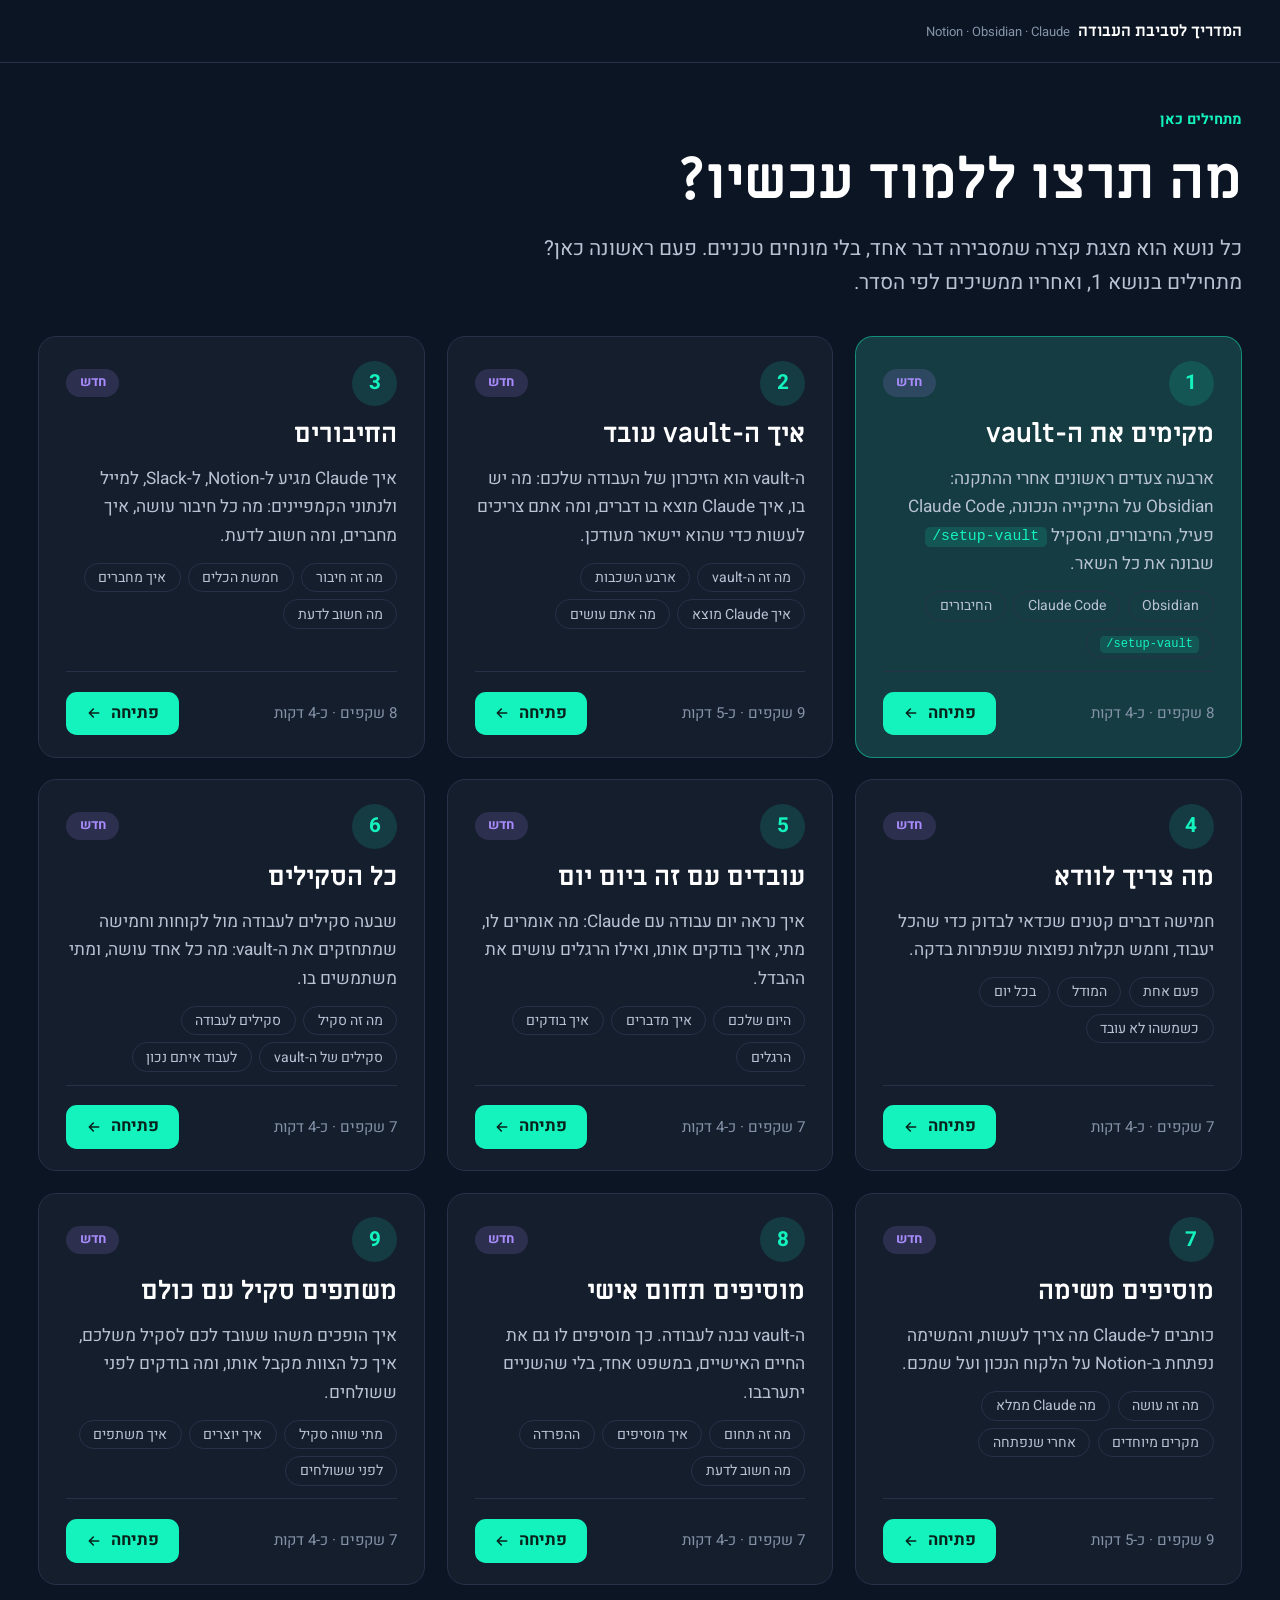
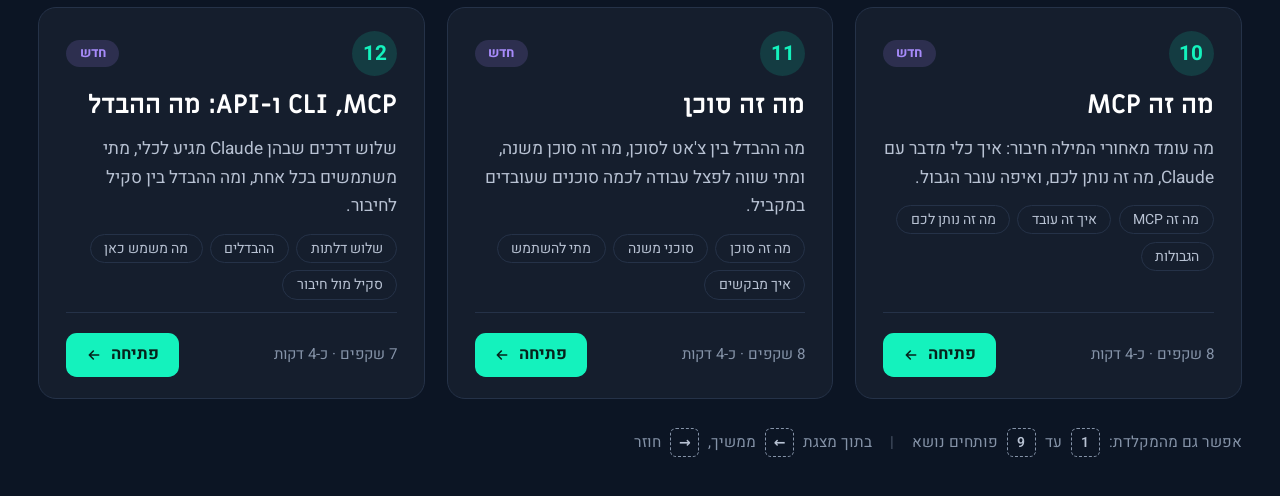
==== commit 8b777a0a: "Guide: three more topics (MCP, agents, MCP vs CLI vs API) Topics 10 to 12, added to the menu, the in" ====
--- a/starter/.claude/skills/introduction/index.html
+++ b/starter/.claude/skills/introduction/index.html
@@ -123,6 +123,39 @@
       </span>
     </a>
 
+    <a class="tile" href="mcp.html" data-slides="8">
+      <span class="tile-head"><span class="num"><bdi dir="ltr">10</bdi></span><span class="state">חדש</span></span>
+      <span class="t">מה זה <bdi dir="ltr">MCP</bdi></span>
+      <span class="d">מה עומד מאחורי המילה חיבור: איך כלי מדבר עם <bdi dir="ltr">Claude</bdi>, מה זה נותן לכם, ואיפה עובר הגבול.</span>
+      <span class="inside"><span>מה זה <bdi dir="ltr">MCP</bdi></span><span>איך זה עובד</span><span>מה זה נותן לכם</span><span>הגבולות</span></span>
+      <span class="tile-foot">
+        <span class="meta"><bdi dir="ltr">8</bdi> שקפים · כ-<bdi dir="ltr">4</bdi> דקות</span>
+        <span class="go">פתיחה<svg viewBox="0 0 24 24" aria-hidden="true"><path d="M19 12H5M11 6l-6 6 6 6" fill="none" stroke="currentColor" stroke-width="2.4" stroke-linecap="round" stroke-linejoin="round"/></svg></span>
+      </span>
+    </a>
+
+    <a class="tile" href="agents.html" data-slides="8">
+      <span class="tile-head"><span class="num"><bdi dir="ltr">11</bdi></span><span class="state">חדש</span></span>
+      <span class="t">מה זה סוכן</span>
+      <span class="d">מה ההבדל בין צ'אט לסוכן, מה זה סוכן משנה, ומתי שווה לפצל עבודה לכמה סוכנים שעובדים במקביל.</span>
+      <span class="inside"><span>מה זה סוכן</span><span>סוכני משנה</span><span>מתי להשתמש</span><span>איך מבקשים</span></span>
+      <span class="tile-foot">
+        <span class="meta"><bdi dir="ltr">8</bdi> שקפים · כ-<bdi dir="ltr">4</bdi> דקות</span>
+        <span class="go">פתיחה<svg viewBox="0 0 24 24" aria-hidden="true"><path d="M19 12H5M11 6l-6 6 6 6" fill="none" stroke="currentColor" stroke-width="2.4" stroke-linecap="round" stroke-linejoin="round"/></svg></span>
+      </span>
+    </a>
+
+    <a class="tile" href="mcp-cli-api.html" data-slides="7">
+      <span class="tile-head"><span class="num"><bdi dir="ltr">12</bdi></span><span class="state">חדש</span></span>
+      <span class="t"><bdi dir="ltr">MCP</bdi>, <bdi dir="ltr">CLI</bdi> ו-<bdi dir="ltr">API</bdi>: מה ההבדל</span>
+      <span class="d">שלוש דרכים שבהן <bdi dir="ltr">Claude</bdi> מגיע לכלי, מתי משתמשים בכל אחת, ומה ההבדל בין סקיל לחיבור.</span>
+      <span class="inside"><span>שלוש דלתות</span><span>ההבדלים</span><span>מה משמש כאן</span><span>סקיל מול חיבור</span></span>
+      <span class="tile-foot">
+        <span class="meta"><bdi dir="ltr">7</bdi> שקפים · כ-<bdi dir="ltr">4</bdi> דקות</span>
+        <span class="go">פתיחה<svg viewBox="0 0 24 24" aria-hidden="true"><path d="M19 12H5M11 6l-6 6 6 6" fill="none" stroke="currentColor" stroke-width="2.4" stroke-linecap="round" stroke-linejoin="round"/></svg></span>
+      </span>
+    </a>
+
   </div>
 
   <p class="menu-hint">
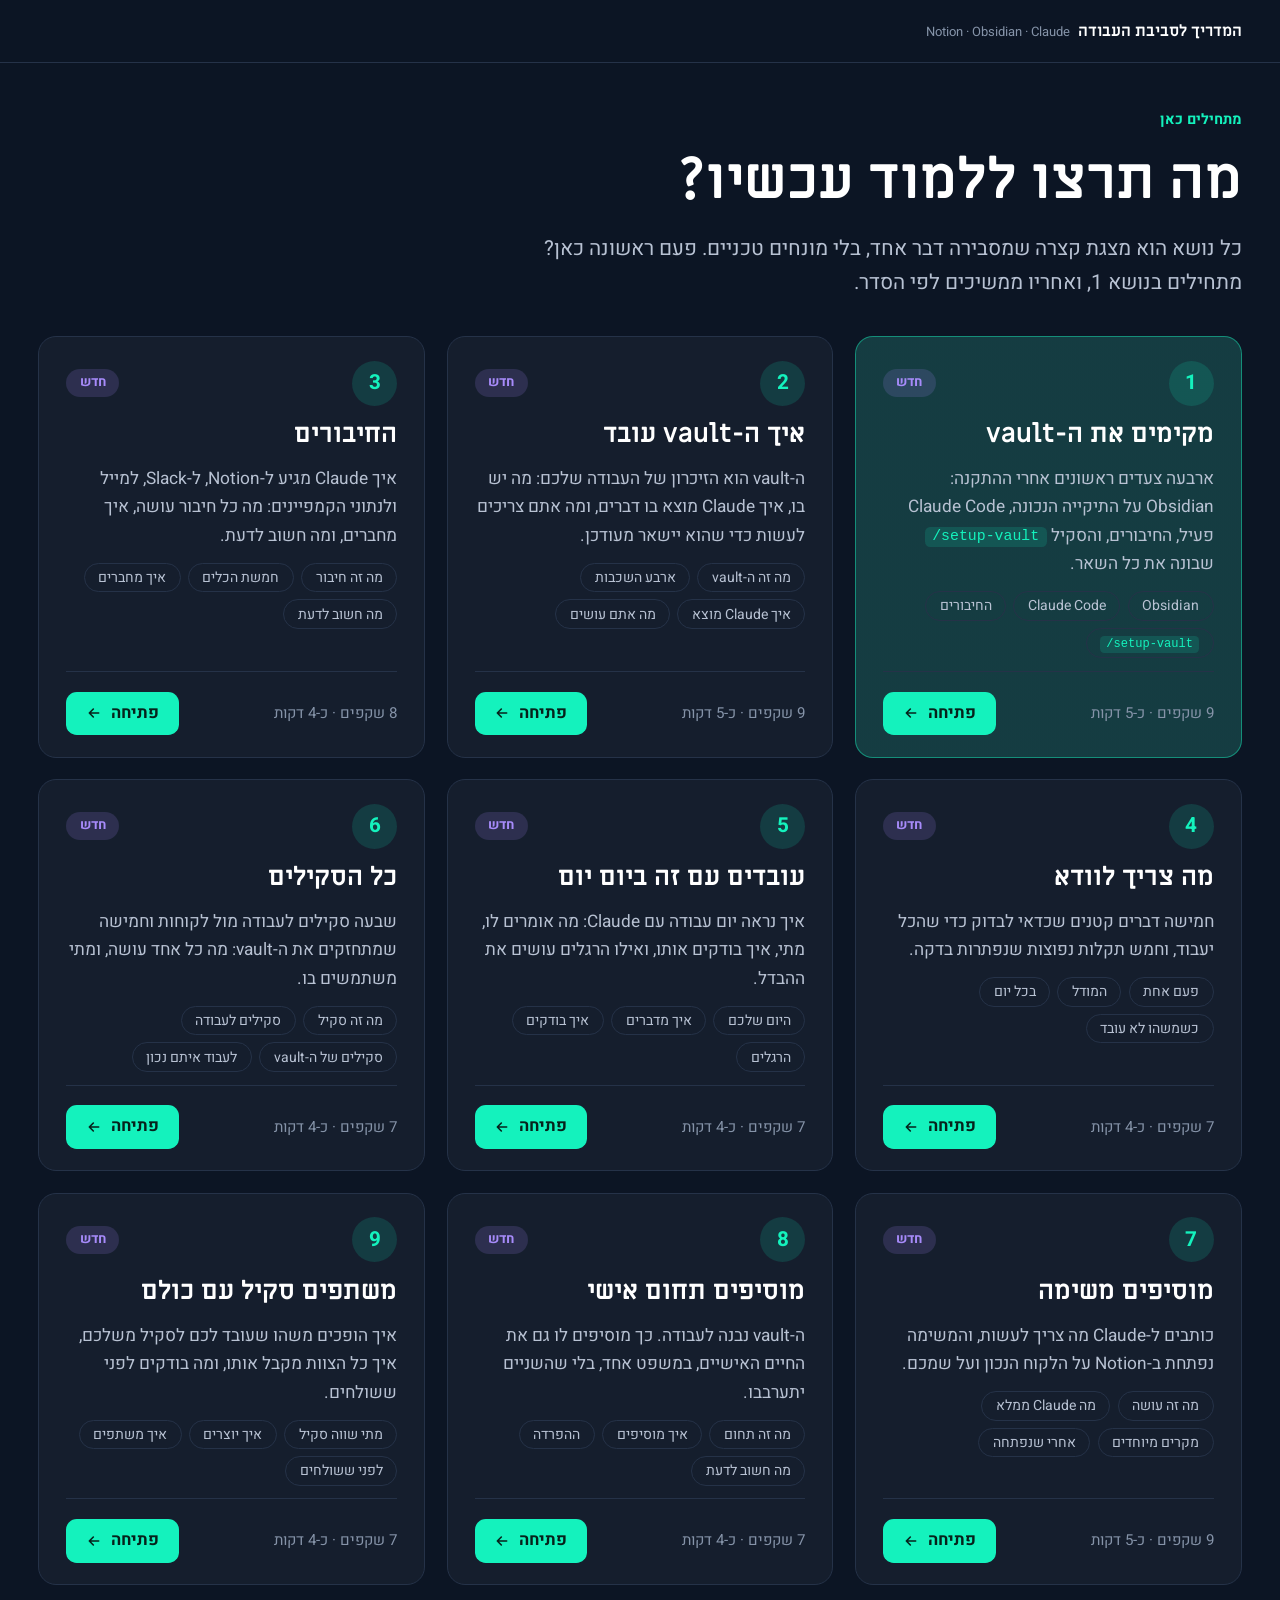
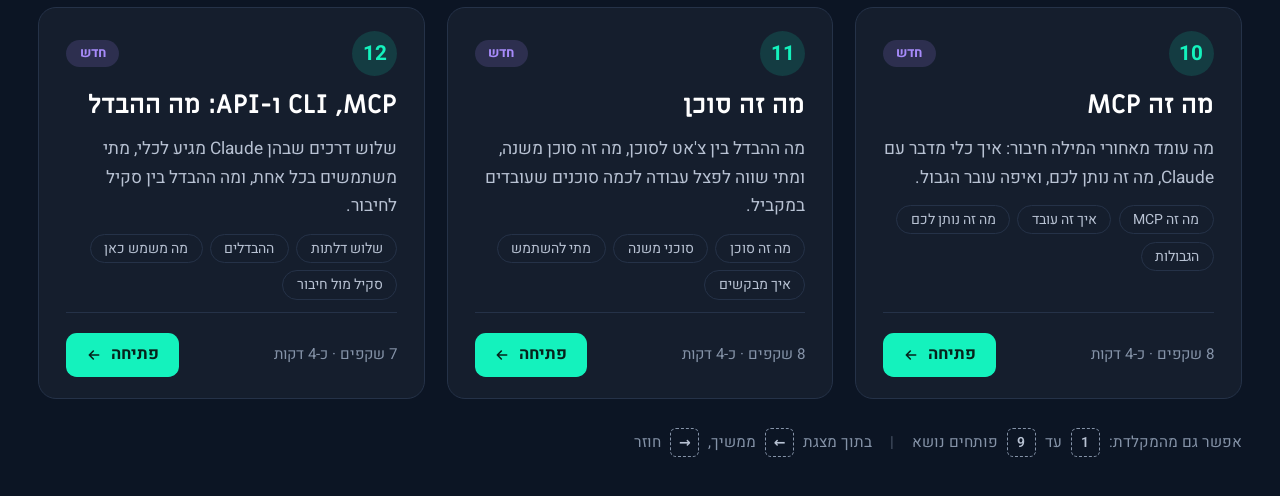
==== commit 55285a28: "Guide: Wispr Flow as the step before setup A slide after the cover of topic 1, with a button to the " ====
--- a/starter/.claude/skills/introduction/index.html
+++ b/starter/.claude/skills/introduction/index.html
@@ -24,13 +24,13 @@
 
   <div class="tiles">
 
-    <a class="tile first" href="setup.html" data-slides="8">
+    <a class="tile first" href="setup.html" data-slides="9">
       <span class="tile-head"><span class="num"><bdi dir="ltr">1</bdi></span><span class="state">חדש</span></span>
       <span class="t">מקימים את ה-<bdi dir="ltr">vault</bdi></span>
       <span class="d">ארבעה צעדים ראשונים אחרי ההתקנה: <bdi dir="ltr">Obsidian</bdi> על התיקייה הנכונה, <bdi dir="ltr">Claude Code</bdi> פעיל, החיבורים, והסקיל <bdi dir="ltr" class="cmd">/setup-vault</bdi> שבונה את כל השאר.</span>
       <span class="inside"><span><bdi dir="ltr">Obsidian</bdi></span><span><bdi dir="ltr">Claude Code</bdi></span><span>החיבורים</span><span><bdi dir="ltr" class="cmd">/setup-vault</bdi></span></span>
       <span class="tile-foot">
-        <span class="meta"><bdi dir="ltr">8</bdi> שקפים · כ-<bdi dir="ltr">4</bdi> דקות</span>
+        <span class="meta"><bdi dir="ltr">9</bdi> שקפים · כ-<bdi dir="ltr">5</bdi> דקות</span>
         <span class="go">פתיחה<svg viewBox="0 0 24 24" aria-hidden="true"><path d="M19 12H5M11 6l-6 6 6 6" fill="none" stroke="currentColor" stroke-width="2.4" stroke-linecap="round" stroke-linejoin="round"/></svg></span>
       </span>
     </a>
